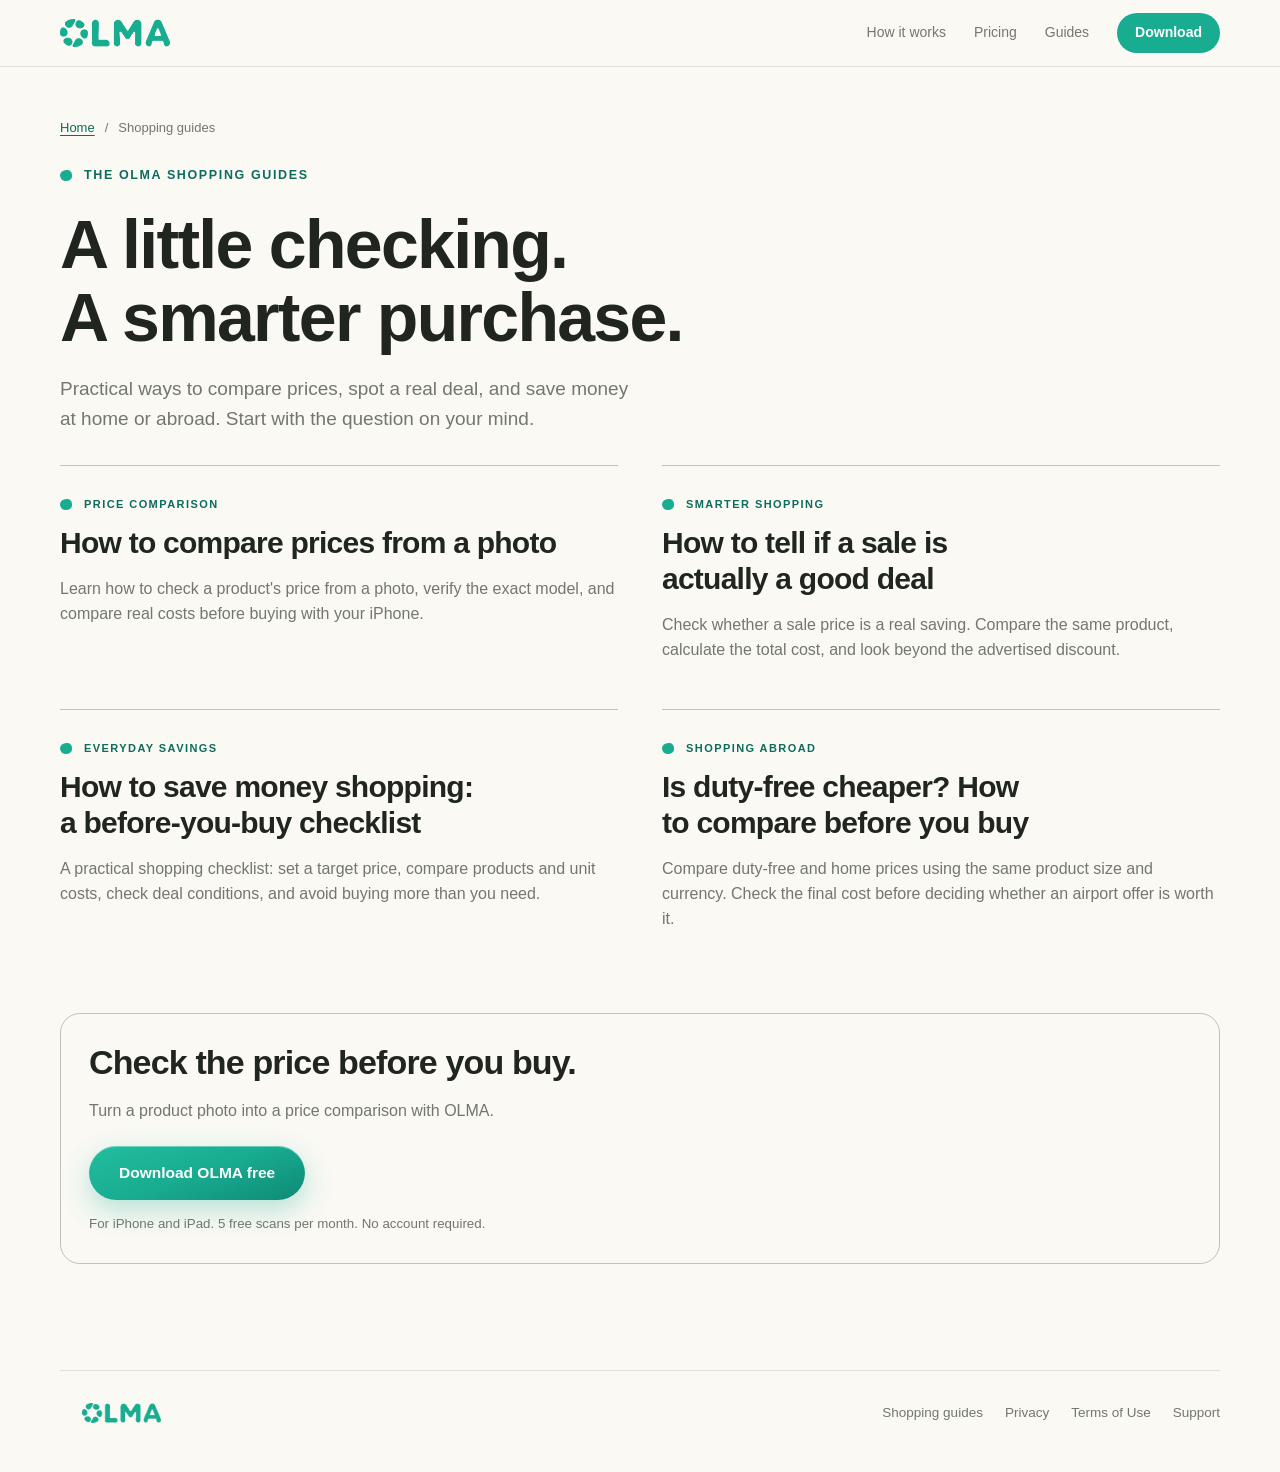
==== blog/index.html @ 283edc47 "Revamp OLMA website with app previews, shopping guides, and SEO tracking" ====
<!DOCTYPE html>
<html lang="en">
<head>
  <meta charset="UTF-8" />
  <meta name="viewport" content="width=device-width, initial-scale=1" />
  <title>Price Comparison &amp; Money-Saving Shopping Guides | OLMA</title>
  <meta name="description" content="Compare prices, spot real deals, and save money shopping. Practical OLMA guides for photo price checks, sale shopping, and duty-free comparisons." />
  <link rel="canonical" href="https://olmaapp.com/blog/" />
  <meta name="robots" content="index, follow, max-image-preview:large" />
  <meta name="apple-itunes-app" content="app-id=6790042890" />
  <meta property="og:site_name" content="OLMA" />
  <meta property="og:type" content="website" />
  <meta property="og:locale" content="en_US" />
  <meta property="og:title" content="Price Comparison &amp; Money-Saving Shopping Guides | OLMA" />
  <meta property="og:description" content="Compare prices, spot real deals, and save money shopping. Practical OLMA guides for photo price checks, sale shopping, and duty-free comparisons." />
  <meta property="og:url" content="https://olmaapp.com/blog/" />
  <meta property="og:image" content="https://olmaapp.com/assets/olma-logo.png" />
  <meta property="og:image:width" content="846" />
  <meta property="og:image:height" content="846" />
  <meta property="og:image:alt" content="OLMA's teal pebble logo" />
  <meta name="twitter:card" content="summary" />
  <meta name="twitter:title" content="Price Comparison &amp; Money-Saving Shopping Guides | OLMA" />
  <meta name="twitter:description" content="Compare prices, spot real deals, and save money shopping. Practical OLMA guides for photo price checks, sale shopping, and duty-free comparisons." />
  <meta name="twitter:image" content="https://olmaapp.com/assets/olma-logo.png" />
  <meta name="color-scheme" content="light" />
  <link rel="icon" href="/assets/olma-logo.png" />
  <link rel="stylesheet" href="/css/style.css" />
  <link rel="stylesheet" href="/css/guides.css" />
  <script type="application/ld+json">{"@context": "https://schema.org", "@type": "Blog", "@id": "https://olmaapp.com/blog/#blog", "name": "OLMA Shopping Guides", "url": "https://olmaapp.com/blog/", "description": "Practical guides to comparing prices and saving money while shopping.", "blogPost": [{"@type": "BlogPosting", "headline": "How to compare prices from a photo", "url": "https://olmaapp.com/blog/compare-prices-from-a-photo/"}, {"@type": "BlogPosting", "headline": "How to tell if a sale is actually a good deal", "url": "https://olmaapp.com/blog/how-to-tell-if-a-sale-is-a-good-deal/"}, {"@type": "BlogPosting", "headline": "How to save money shopping: a before-you-buy checklist", "url": "https://olmaapp.com/blog/save-money-shopping/"}, {"@type": "BlogPosting", "headline": "Is duty-free cheaper? How to compare before you buy", "url": "https://olmaapp.com/blog/is-duty-free-cheaper/"}]}</script>
  <!-- Google tag (gtag.js) -->
  <script>
    // Keep local development and preview hosts out of production Analytics.
    window['ga-disable-G-GTPLYG54S1'] = !['olmaapp.com', 'www.olmaapp.com'].includes(window.location.hostname);
  </script>
  <script async src="https://www.googletagmanager.com/gtag/js?id=G-GTPLYG54S1"></script>
  <script>
    window.dataLayer = window.dataLayer || [];
    function gtag(){dataLayer.push(arguments);}
    gtag('js', new Date());

    gtag('config', 'G-GTPLYG54S1');
  </script>
  <!-- Meta Pixel Code -->
  <script>!function(f,b,e,v,n,t,s){if(f.fbq)return;n=f.fbq=function(){n.callMethod?n.callMethod.apply(n,arguments):n.queue.push(arguments)};if(!f._fbq)f._fbq=n;n.push=n;n.loaded=!0;n.version='2.0';n.queue=[];t=b.createElement(e);t.async=!0;t.src=v;s=b.getElementsByTagName(e)[0];s.parentNode.insertBefore(t,s)}(window,document,'script','https://connect.facebook.net/en_US/fbevents.js'); fbq('init', '1390187582989149'); fbq('track', 'PageView');</script>

  <script src="/js/analytics.js" defer></script>
  <script src="/js/main.js" defer></script>
</head>
<body>
  <a class="skip-link" href="#main">Skip to content</a>
  <nav class="nav" aria-label="Main navigation"><div class="nav-inner">
    <a class="brand" href="/" aria-label="OLMA home"><img src="/assets/olma-logo-full.png" width="3338" height="846" alt="OLMA" class="main-logo-img" /></a>
    <div class="nav-links"><a href="/#how">How it works</a><a href="/#pricing">Pricing</a><a class="nav-guides" href="/blog/">Guides</a><a class="nav-cta" data-cta="navigation" href="https://apps.apple.com/us/app/olma-scan-compare/id6790042890">Download</a></div>
  </div></nav>
  <main id="main" class="guides-main"><div class="wrap">
      <nav class="breadcrumbs" aria-label="Breadcrumb"><a href="/">Home</a><span aria-hidden="true">/</span><span aria-current="page">Shopping guides</span></nav>
      <header><span class="kicker">The OLMA shopping guides</span><h1>A little checking.<br />A smarter purchase.</h1><p class="lede">Practical ways to compare prices, spot a real deal, and save money at home or abroad. Start with the question on your mind.</p></header>
      <div class="guide-grid"><article class="guide-card">
      <span class="kicker">Price comparison</span>
      <h2><a href="/blog/compare-prices-from-a-photo/">How to compare prices from a photo</a></h2>
      <p>Learn how to check a product&#x27;s price from a photo, verify the exact model, and compare real costs before buying with your iPhone.</p>
    </article><article class="guide-card">
      <span class="kicker">Smarter shopping</span>
      <h2><a href="/blog/how-to-tell-if-a-sale-is-a-good-deal/">How to tell if a sale is actually a good deal</a></h2>
      <p>Check whether a sale price is a real saving. Compare the same product, calculate the total cost, and look beyond the advertised discount.</p>
    </article><article class="guide-card">
      <span class="kicker">Everyday savings</span>
      <h2><a href="/blog/save-money-shopping/">How to save money shopping: a before-you-buy checklist</a></h2>
      <p>A practical shopping checklist: set a target price, compare products and unit costs, check deal conditions, and avoid buying more than you need.</p>
    </article><article class="guide-card">
      <span class="kicker">Shopping abroad</span>
      <h2><a href="/blog/is-duty-free-cheaper/">Is duty-free cheaper? How to compare before you buy</a></h2>
      <p>Compare duty-free and home prices using the same product size and currency. Check the final cost before deciding whether an airport offer is worth it.</p>
    </article></div><aside class="article-cta" aria-label="Try OLMA">
      <h2>Check the price before you buy.</h2>
      <p>Turn a product photo into a price comparison with OLMA.</p>
      <a class="btn btn-primary" data-cta="guides_index" href="https://apps.apple.com/us/app/olma-scan-compare/id6790042890">Download OLMA free</a>
      <small>For iPhone and iPad. 5 free scans per month. No account required.</small>
    </aside>
      </div></main>
  <footer><div class="wrap footer-inner"><a href="/" aria-label="OLMA home"><img src="/assets/olma-logo-full.png" alt="OLMA" width="3338" height="846" class="footer-logo-img" /></a><span><a href="/blog/">Shopping guides</a><a href="/privacy.html">Privacy</a><a href="/terms.html">Terms of Use</a><a href="mailto:evan@olmaapp.com">Support</a></span></div></footer>
</body>
</html>
---- css/style.css ----
/* ================================================================
   OLMA — marketing site (light, natural & bubbly)
   Built around the OLMA mark: six organic teal pebbles in a ring.
   Warm paper background, ambient color fields with grain, pebble
   shapes as decoration, hairline editorial layout — no cards.
   OLMA comes from 얼마 — Korean for "how much?" — so hangul shows
   up as a quiet motif throughout.
   ================================================================ */

:root {
  --accent: #18ac91;
  --accent-deep: #0f8a74;
  --accent-ink: #0d6c5c;
  --accent-soft: rgba(24, 172, 145, 0.12);

  --incredible: #8033e6;
  --good: #21894f;
  --fair: #b8851f;
  --high: #bf3d30;
  --ripoff: #661a1a;

  --bg: #faf9f4;
  --ink: #20261f;
  --ink-2: rgba(32, 38, 31, 0.62);
  --ink-3: rgba(32, 38, 31, 0.38);
  --hairline: rgba(32, 38, 31, 0.12);
  --hairline-strong: rgba(32, 38, 31, 0.26);

  --r-s: 12px;
  --r-m: 20px;
  --r-l: 28px;

  --ease: cubic-bezier(0.22, 1, 0.36, 1);
  --spring: cubic-bezier(0.34, 1.45, 0.64, 1);

  --font: -apple-system, BlinkMacSystemFont, "SF Pro Display", "Segoe UI",
    Roboto, "Helvetica Neue", Arial, sans-serif;
  --font-kr: "Apple SD Gothic Neo", "Noto Sans KR", var(--font);

  /* organic pebble radius, borrowed from the logo blobs */
  --pebble: 58% 42% 55% 45% / 52% 48% 44% 56%;
}

* { margin: 0; padding: 0; box-sizing: border-box; }

html { scroll-behavior: smooth; }

body {
  font-family: var(--font);
  background: var(--bg);
  color: var(--ink);
  line-height: 1.55;
  -webkit-font-smoothing: antialiased;
  overflow-x: hidden;
}

::selection { background: rgba(24, 172, 145, 0.22); }

.kr { font-family: var(--font-kr); }

/* ---------------- Ambient background ---------------- */

.pattern-bg {
  position: fixed;
  inset: 0;
  z-index: -3;
  pointer-events: none;
  background-image: url('../assets/Pattern.png');
  background-repeat: repeat;
  background-size: 320px;
  opacity: 0.05;
}

.ambient {
  position: fixed;
  inset: 0;
  z-index: -2;
  overflow: hidden;
  pointer-events: none;
}

.ambient .blob {
  position: absolute;
  border-radius: 50%;
  filter: blur(100px);
  will-change: transform;
}

.ambient .blob-a {
  width: 66vw; height: 66vw;
  min-width: 560px; min-height: 560px;
  left: -22vw; top: -20vw;
  background: var(--accent);
  opacity: 0.13;
  animation: drift-a 28s ease-in-out infinite alternate;
}

.ambient .blob-b {
  width: 52vw; height: 52vw;
  min-width: 440px; min-height: 440px;
  right: -16vw; top: 38vh;
  background: #736b4d;
  opacity: 0.10;
  animation: drift-b 34s ease-in-out infinite alternate;
}

.ambient .blob-c {
  width: 44vw; height: 44vw;
  min-width: 380px; min-height: 380px;
  left: 16vw; bottom: -26vw;
  background: var(--accent);
  opacity: 0.09;
  animation: drift-a 40s ease-in-out infinite alternate-reverse;
}

@keyframes drift-a {
  from { transform: translate3d(0, 0, 0) scale(1); }
  to   { transform: translate3d(6vw, 4vh, 0) scale(1.08); }
}

@keyframes drift-b {
  from { transform: translate3d(0, 0, 0) scale(1); }
  to   { transform: translate3d(-5vw, -6vh, 0) scale(0.94); }
}

.grain {
  position: fixed;
  inset: 0;
  z-index: -1;
  pointer-events: none;
  opacity: 0.5;
  mix-blend-mode: overlay;
}

/* ---------------- Floating pebbles (decorative) ---------------- */

.pebble {
  position: absolute;
  border-radius: var(--pebble);
  background: var(--accent);
  pointer-events: none;
  animation:
    pebble-morph 14s ease-in-out infinite alternate,
    pebble-bob 9s ease-in-out infinite alternate;
}

.pebble.olive { background: #8a8160; }

@keyframes pebble-morph {
  0%   { border-radius: 58% 42% 55% 45% / 52% 48% 44% 56%; }
  50%  { border-radius: 45% 55% 48% 52% / 55% 44% 56% 45%; }
  100% { border-radius: 52% 48% 42% 58% / 46% 55% 45% 54%; }
}

@keyframes pebble-bob {
  from { transform: translateY(-6px) rotate(-2deg); }
  to   { transform: translateY(10px) rotate(3deg); }
}

/* ---------------- Layout ---------------- */

.wrap {
  width: min(1160px, calc(100% - 48px));
  margin-inline: auto;
}

section { padding: 48px 0; }

.kicker {
  display: flex;
  align-items: center;
  gap: 12px;
  font-size: 12.5px;
  font-weight: 650;
  letter-spacing: 0.13em;
  text-transform: uppercase;
  color: var(--accent-ink);
  margin-bottom: 22px;
}

/* little pebble dot before each kicker */
.kicker::before {
  content: "";
  width: 12px;
  height: 11px;
  border-radius: var(--pebble);
  background: var(--accent);
  flex-shrink: 0;
}

.kicker .kr {
  color: var(--ink-3);
  font-weight: 500;
  letter-spacing: 0.04em;
  text-transform: none;
}

h1, h2, h3 { line-height: 1.08; letter-spacing: -0.025em; text-wrap: balance; font-weight: 650; }

h2 { font-size: clamp(34px, 4.8vw, 54px); }

.lede {
  font-size: clamp(16px, 2vw, 19px);
  color: var(--ink-2);
  max-width: 54ch;
  margin-top: 20px;
  text-wrap: pretty;
}

/* ---------------- Nav ---------------- */

.nav {
  position: fixed;
  top: 0;
  left: 0;
  right: 0;
  z-index: 50;
  -webkit-backdrop-filter: blur(18px) saturate(1.4);
  backdrop-filter: blur(18px) saturate(1.4);
  background: rgba(250, 249, 244, 0.65);
  border-bottom: 1px solid var(--hairline);
}

.nav-inner {
  width: min(1160px, calc(100% - 48px));
  margin-inline: auto;
  display: flex;
  align-items: center;
  justify-content: space-between;
  height: 66px;
}

.nav .brand {
  display: flex;
  align-items: center;
  gap: 5px;
  color: var(--ink);
  text-decoration: none;
}

/* Wordmark lockup: pebble-ring image is the "O", LMA set in heavy
   rounded type to match the logo letterforms */
.main-logo-img {
  height: 28px;
  width: auto;
  display: block;
}

.footer-logo-img, .footer-logo-video {
  height: 20px;
  width: auto;
  display: block;
}

.nav-links { display: flex; gap: 28px; align-items: center; }

.nav-links a {
  color: var(--ink-2);
  text-decoration: none;
  font-size: 14px;
  font-weight: 500;
  transition: color 0.2s ease;
}
.nav-links a:hover { color: var(--ink); }

.nav-links .nav-cta {
  color: #fff;
  background: var(--accent);
  font-weight: 600;
  padding: 9px 18px;
  border-radius: 999px;
  transition: transform 0.3s var(--spring), background 0.2s ease;
}
.nav-links .nav-cta:hover { background: var(--accent-deep); transform: scale(1.05); color: #fff; }

@media (max-width: 720px) {
  .nav-links a:not(.nav-cta) { display: none; }
}

/* ---------------- Buttons ---------------- */

.btn {
  display: inline-flex;
  align-items: center;
  gap: 9px;
  font-family: inherit;
  font-size: 15.5px;
  font-weight: 600;
  padding: 15px 30px;
  border-radius: 999px;
  border: 0;
  cursor: pointer;
  text-decoration: none;
  transition: transform 0.35s var(--spring), box-shadow 0.35s ease, background 0.25s ease, border-color 0.25s ease;
  will-change: transform;
}

.btn:active { transform: scale(0.96); }

.btn-primary {
  color: #fff;
  background: linear-gradient(160deg, #22bd9f, var(--accent) 50%, var(--accent-deep));
  box-shadow: 0 10px 28px rgba(24, 172, 145, 0.30), inset 0 1px 0 rgba(255, 255, 255, 0.35);
}
.btn-primary:hover {
  transform: translateY(-2px) scale(1.02);
  box-shadow: 0 16px 38px rgba(24, 172, 145, 0.38), inset 0 1px 0 rgba(255, 255, 255, 0.35);
}

.btn-quiet {
  color: var(--ink);
  background: transparent;
  border: 1px solid var(--hairline-strong);
}
.btn-quiet:hover {
  transform: translateY(-2px);
  border-color: rgba(32, 38, 31, 0.5);
}

/* ---------------- Hero ---------------- */

.hero {
  min-height: min(100svh, 900px);
  display: flex;
  align-items: center;
  padding: 100px 0 40px;
  position: relative;
}

.hero-grid {
  display: grid;
  grid-template-columns: 1.05fr 0.95fr;
  gap: 64px;
  align-items: center;
}

.hero-copy { position: relative; }

.hero h1 {
  font-size: clamp(42px, 6.2vw, 72px);
}

.hero h1 .accent-word {
  color: var(--accent-deep);
}

.hero .hero-kr {
  font-family: var(--font-kr);
  font-size: clamp(56px, 7.5vw, 96px);
  font-weight: 800;
  line-height: 1;
  letter-spacing: -0.02em;
  color: var(--accent-deep);
}

.hero .romanized {
  font-size: 13px;
  font-weight: 600;
  letter-spacing: 0.2em;
  text-transform: uppercase;
  color: var(--ink-3);
  margin-top: 12px;
}

.hero .meaning {
  font-size: clamp(17px, 2.2vw, 20px);
  color: var(--ink-2);
  margin-top: 16px;
}

.hero .lede {
  font-size: clamp(15px, 1.7vw, 17px);
  color: var(--ink-3);
  margin-top: 12px;
}

.hero-ctas {
  display: flex;
  gap: 14px;
  margin-top: 38px;
  flex-wrap: wrap;
}

.hero-note {
  margin-top: 22px;
  font-size: 13.5px;
  color: var(--ink-3);
}

.hero-note .kr { color: var(--ink-2); }

/* pebbles floating around the hero */
.hero .pebble-1 {
  width: 46px; height: 42px;
  top: 4%; right: 12%;
  opacity: 0.16;
  animation-delay: -3s;
}
.hero .pebble-2 {
  width: 26px; height: 24px;
  bottom: 14%; left: -4%;
  opacity: 0.14;
  animation-delay: -7s;
}
.hero .pebble-3 {
  width: 18px; height: 17px;
  top: 30%; left: 44%;
  opacity: 0.12;
  animation-delay: -11s;
}

/* 얼마? speech pebble near the phone */
.eolma-bubble {
  z-index: 2;
  background: #fff;
  border: 1px solid var(--hairline);
  border-radius: var(--pebble);
  padding: 14px 22px;
  font-family: var(--font-kr);
  font-size: 21px;
  font-weight: 700;
  color: var(--accent-deep);
  box-shadow: 0 14px 34px rgba(32, 38, 31, 0.10);
  animation: pebble-morph 12s ease-in-out infinite alternate,
             pebble-bob 7s ease-in-out infinite alternate;
}

.phone-stage .eolma-bubble {
  position: absolute;
  top: 6%;
  right: -6px;
}

.eolma-bubble small {
  display: block;
  font-family: var(--font);
  font-size: 10.5px;
  font-weight: 600;
  letter-spacing: 0.1em;
  text-transform: uppercase;
  color: var(--ink-3);
  margin-top: 1px;
}

@media (max-width: 900px) {
  .hero-grid { grid-template-columns: 1fr; gap: 56px; }
  .hero { padding-top: 100px; }
  .phone-stage .eolma-bubble { right: 8%; }
}

/* ---------------- Phone mockup ---------------- */

.phone-stage {
  display: flex;
  justify-content: center;
  perspective: 1200px;
  position: relative;
}

.phone {
  width: 300px;
  border-radius: 46px;
  padding: 10px;
  background: linear-gradient(160deg, #30302c, #191917);
  box-shadow:
    0 44px 90px rgba(32, 38, 31, 0.30),
    inset 0 1px 1px rgba(255, 255, 255, 0.20);
  transform: rotateY(-7deg) rotateX(3deg);
  transition: transform 0.6s var(--ease);
  will-change: transform;
}

.phone:hover { transform: rotateY(0deg) rotateX(0deg); }

.phone-screen {
  border-radius: 37px;
  overflow: hidden;
  background: #eef0ea;
  aspect-ratio: 9 / 19.2;
  position: relative;
}

.screen-ambient { position: absolute; inset: 0; }
.screen-ambient::before,
.screen-ambient::after {
  content: "";
  position: absolute;
  border-radius: 50%;
  filter: blur(44px);
}
.screen-ambient::before {
  width: 230px; height: 230px;
  left: -70px; top: -50px;
  background: rgba(24, 172, 145, 0.30);
}
.screen-ambient::after {
  width: 200px; height: 200px;
  right: -60px; bottom: 40px;
  background: rgba(115, 107, 77, 0.22);
}

.screen-ui {
  position: absolute;
  inset: 0;
  padding: 48px 16px 20px;
  display: flex;
  flex-direction: column;
  gap: 12px;
}

.screen-title {
  font-size: 11.5px;
  font-weight: 600;
  letter-spacing: 0.14em;
  text-transform: uppercase;
  color: var(--ink-3);
  text-align: center;
}

.viewfinder {
  border-radius: var(--r-m);
  height: 200px;
  position: relative;
  overflow: hidden;
  background: linear-gradient(180deg, rgba(32,38,31,0.10), rgba(32,38,31,0.16));
}

.viewfinder .product-shape {
  position: absolute;
  left: 50%; top: 52%;
  transform: translate(-50%, -50%);
  width: 92px; height: 118px;
  border-radius: 12px;
  background: linear-gradient(165deg, rgba(255,255,255,0.9), rgba(255,255,255,0.6));
  box-shadow: 0 10px 24px rgba(32,38,31,0.18);
}
.viewfinder .product-shape::before {
  content: "";
  position: absolute;
  left: 14px; right: 14px; top: 16px;
  height: 34px;
  border-radius: 6px;
  background: rgba(24, 172, 145, 0.25);
}
.viewfinder .product-shape::after {
  content: "";
  position: absolute;
  left: 14px; right: 30px; bottom: 20px;
  height: 8px;
  border-radius: 4px;
  background: rgba(32,38,31,0.18);
  box-shadow: 0 14px 0 -2px rgba(32,38,31,0.12);
}

.scan-line {
  position: absolute;
  left: 8%; right: 8%;
  height: 2px;
  border-radius: 2px;
  background: linear-gradient(90deg, transparent, var(--accent) 30%, var(--accent) 70%, transparent);
  box-shadow: 0 0 16px rgba(24, 172, 145, 0.8);
  animation: scan 3.4s ease-in-out infinite;
}

@keyframes scan {
  0%, 8%   { top: 12%; opacity: 0; }
  12%      { opacity: 1; }
  48%      { top: 86%; opacity: 1; }
  52%      { opacity: 0; }
  100%     { top: 12%; opacity: 0; }
}

.corner {
  position: absolute;
  width: 22px; height: 22px;
  border: 2.5px solid rgba(255, 255, 255, 0.9);
}
.corner.tl { top: 12px; left: 12px; border-right: 0; border-bottom: 0; border-top-left-radius: 8px; }
.corner.tr { top: 12px; right: 12px; border-left: 0; border-bottom: 0; border-top-right-radius: 8px; }
.corner.bl { bottom: 12px; left: 12px; border-right: 0; border-top: 0; border-bottom-left-radius: 8px; }
.corner.br { bottom: 12px; right: 12px; border-left: 0; border-top: 0; border-bottom-right-radius: 8px; }

.verdict-card {
  border-radius: var(--r-m);
  padding: 14px 16px;
  background: rgba(255, 255, 255, 0.72);
  -webkit-backdrop-filter: blur(20px);
  backdrop-filter: blur(20px);
  border: 1px solid rgba(255,255,255,0.6);
  box-shadow: 0 10px 26px rgba(32,38,31,0.10);
}

.verdict-head {
  display: flex;
  justify-content: space-between;
  align-items: center;
  gap: 8px;
}

.verdict-product {
  font-size: 13.5px;
  font-weight: 600;
  color: var(--ink);
  transition: opacity 0.3s ease;
  white-space: nowrap;
  overflow: hidden;
  text-overflow: ellipsis;
  min-width: 0;
}

.verdict-pill {
  flex-shrink: 0;
  font-size: 10.5px;
  font-weight: 700;
  letter-spacing: 0.06em;
  text-transform: uppercase;
  padding: 4px 10px;
  border-radius: 999px;
  color: #fff;
  transition: background 0.5s ease, transform 0.4s cubic-bezier(0.34, 1.5, 0.64, 1);
}

.verdict-pill.pop { transform: scale(1.12); }
.verdict-pill.incredible { background: var(--incredible); }
.verdict-pill.good { background: var(--good); }
.verdict-pill.fair { background: var(--fair); }
.verdict-pill.high { background: var(--high); }
.verdict-pill.ripoff { background: var(--ripoff); }

.verdict-prices { display: flex; gap: 16px; margin-top: 10px; }
.verdict-prices .col { flex: 1; }

.verdict-prices .label {
  font-size: 9.5px;
  font-weight: 600;
  letter-spacing: 0.1em;
  text-transform: uppercase;
  color: var(--ink-3);
}

.verdict-prices .value {
  font-size: 17px;
  font-weight: 700;
  font-variant-numeric: tabular-nums;
  color: var(--ink);
}

.verdict-bar {
  margin-top: 12px;
  height: 5px;
  border-radius: 3px;
  background: rgba(32,38,31,0.12);
  overflow: hidden;
}

.verdict-bar .fill {
  height: 100%;
  border-radius: 3px;
  width: 30%;
  background: var(--good);
  transition: width 0.9s var(--ease), background 0.5s ease;
}

.shutter {
  margin-top: auto;
  align-self: center;
  width: 58px; height: 58px;
  border-radius: 50%;
  background: rgba(255,255,255,0.92);
  border: 4px solid rgba(24, 172, 145, 0.85);
  box-shadow: 0 8px 22px rgba(24, 172, 145, 0.32);
  animation: shutter-pulse 3.4s ease-in-out infinite;
}

@keyframes shutter-pulse {
  0%, 100% { transform: scale(1); }
  50% { transform: scale(1.06); }
}

/* ---------------- How it works: numbered ledger rows ---------------- */

.ledger { margin-top: 48px; }

.ledger-row {
  display: grid;
  grid-template-columns: 150px 1fr 1.2fr;
  gap: 32px;
  align-items: baseline;
  padding: 36px 0;
  border-top: 1px solid var(--hairline);
  position: relative;
}

.ledger-row:last-child { border-bottom: 1px solid var(--hairline); }

.ledger-row::before {
  content: "";
  position: absolute;
  top: -1px; left: 0;
  height: 1px;
  width: 0%;
  background: var(--accent);
  transition: width 0.7s var(--ease);
}
.ledger-row:hover::before { width: 100%; }

/* Korean counting numerals — 하나, 둘, 셋 */
.ledger-num {
  font-family: var(--font-kr);
  font-size: clamp(38px, 4.6vw, 56px);
  font-weight: 300;
  line-height: 1;
  letter-spacing: -0.02em;
  color: var(--ink-3);
  transition: color 0.5s ease;
}

.ledger-num small {
  display: block;
  font-family: var(--font);
  font-size: 11.5px;
  font-weight: 600;
  letter-spacing: 0.16em;
  color: var(--ink-3);
  margin-top: 10px;
}

.ledger-row:hover .ledger-num { color: var(--accent-deep); }

.ledger-row h3 {
  font-size: clamp(22px, 2.6vw, 28px);
  font-weight: 650;
}

.ledger-row p {
  font-size: 16px;
  color: var(--ink-2);
  max-width: 46ch;
}

@media (max-width: 820px) {
  .ledger-row {
    grid-template-columns: 1fr;
    gap: 12px;
    padding: 36px 0;
  }
  .ledger-num { font-size: 34px; }
  .ledger-num small { display: inline; margin-left: 10px; }
}

/* ---------------- Verdict spectrum ---------------- */

.spectrum { margin-top: 64px; }

.spectrum-track {
  position: relative;
  height: 3px;
  border-radius: 2px;
  background: linear-gradient(90deg, var(--incredible), var(--good) 25%, var(--fair) 50%, var(--high) 75%, var(--ripoff));
  opacity: 0.85;
  margin: 0 8px;
}

.spectrum-dot {
  position: absolute;
  top: 50%;
  left: 12%;
  width: 17px; height: 16px;
  border-radius: var(--pebble);
  background: var(--ink);
  border: 3px solid var(--bg);
  box-shadow: 0 0 0 1px rgba(32,38,31,0.3), 0 4px 12px rgba(32,38,31,0.25);
  transform: translate(-50%, -50%);
  animation: dot-travel 12s ease-in-out infinite,
             pebble-morph 8s ease-in-out infinite alternate;
}

@keyframes dot-travel {
  0%, 14%  { left: 12%; }
  33%, 47% { left: 50%; }
  66%, 80% { left: 88%; }
  100%     { left: 12%; }
}

.spectrum-labels {
  display: grid;
  grid-template-columns: repeat(5, 1fr);
  margin-top: 28px;
  gap: 16px;
}

.spectrum-label:first-child { text-align: left; }
.spectrum-label:nth-child(2), .spectrum-label:nth-child(3), .spectrum-label:nth-child(4) { text-align: center; }
.spectrum-label:last-child { text-align: right; }

.spectrum-label .name {
  font-size: 15px;
  font-weight: 700;
  letter-spacing: 0.04em;
  text-transform: uppercase;
}
.spectrum-label.incredible .name { color: var(--incredible); }
.spectrum-label.good .name { color: var(--good); }
.spectrum-label.fair .name { color: var(--fair); }
.spectrum-label.high .name { color: var(--high); }
.spectrum-label.ripoff .name { color: var(--ripoff); }

.spectrum-label p {
  font-size: 14.5px;
  color: var(--ink-2);
  margin-top: 6px;
  max-width: 30ch;
}
.spectrum-label:nth-child(2) p, .spectrum-label:nth-child(3) p, .spectrum-label:nth-child(4) p { margin-inline: auto; }
.spectrum-label:last-child p { margin-left: auto; }

@media (max-width: 900px) {
  .spectrum-labels { grid-template-columns: 1fr; gap: 20px; }
  .spectrum-label, .spectrum-label:nth-child(n) { text-align: left; }
  .spectrum-label p, .spectrum-label:nth-child(n) p { margin: 6px 0 0; max-width: 100%; }
}

/* ---------------- Features: alternating editorial rows ---------------- */

.feature-rows { margin-top: 24px; }

.feature-row {
  display: grid;
  grid-template-columns: 1fr 1fr;
  gap: 56px;
  align-items: center;
  padding: 52px 0;
}

.feature-row + .feature-row { border-top: 1px solid var(--hairline); }

.feature-row.flip .feature-copy { order: 2; }
.feature-row.flip .feature-visual { order: 1; }

.feature-copy .index {
  font-size: 13px;
  font-weight: 600;
  letter-spacing: 0.14em;
  color: var(--accent-ink);
  margin-bottom: 14px;
  display: block;
}

.feature-copy h3 {
  font-size: clamp(24px, 3vw, 34px);
  margin-bottom: 14px;
  font-weight: 650;
}

.feature-copy p {
  font-size: 16.5px;
  color: var(--ink-2);
  max-width: 46ch;
}

.feature-visual {
  display: flex;
  justify-content: center;
  align-items: center;
  min-height: 200px;
  position: relative;
}

.bubble-feat {
  position: absolute;
  font-family: var(--font);
  font-size: 19px;
}
.bubble-feat-1 { top: -10%; left: 0; animation-delay: -3s, -2s; }
.bubble-feat-2 { bottom: -10%; right: 0; animation-delay: -7s, -5s; }
.bubble-feat-3 { top: 0; right: 0; animation-delay: -1s, -4s; }
.bubble-feat-4 { top: -20%; right: 10%; animation-delay: -5s, -1s; }

.feature-visual svg {
  width: 100%;
  max-width: 380px;
  height: auto;
  overflow: visible;
}

.fv-stroke { stroke: var(--ink-3); }
.fv-accent { stroke: var(--accent-deep); }
.fv-text { fill: var(--ink-2); font-family: var(--font); }

.draw path.animate-draw,
.draw circle.animate-draw,
.draw line.animate-draw,
.draw polyline.animate-draw {
  stroke-dasharray: var(--len, 600);
  stroke-dashoffset: var(--len, 600);
  transition: stroke-dashoffset 1.6s var(--ease) 0.2s;
}
.draw.in path.animate-draw,
.draw.in circle.animate-draw,
.draw.in line.animate-draw,
.draw.in polyline.animate-draw {
  stroke-dashoffset: 0;
}

@media (max-width: 820px) {
  .feature-row { grid-template-columns: 1fr; gap: 36px; padding: 56px 0; }
  .feature-row.flip .feature-copy { order: 1; }
  .feature-row.flip .feature-visual { order: 2; }
}

/* ---------------- Pricing: ledger table ---------------- */

.plans { margin-top: 48px; }

.plans-head {
  display: grid;
  grid-template-columns: 1.4fr 1fr 1fr;
  gap: 24px;
  padding-bottom: 20px;
  align-items: end;
}

.plans-head .plan-name {
  font-size: 14px;
  font-weight: 650;
  letter-spacing: 0.12em;
  text-transform: uppercase;
  color: var(--ink-3);
}

.plans-head .plan-name.pro { color: var(--accent-deep); }

.plans-head .plan-price {
  font-size: clamp(30px, 3.6vw, 44px);
  font-weight: 650;
  letter-spacing: -0.02em;
  line-height: 1.1;
  font-variant-numeric: tabular-nums;
  margin-top: 6px;
}

.plans-head .plan-per {
  font-size: 13px;
  color: var(--ink-3);
}

.plan-row {
  display: grid;
  grid-template-columns: 1.4fr 1fr 1fr;
  gap: 24px;
  padding: 18px 0;
  border-top: 1px solid var(--hairline);
  align-items: center;
  font-size: 15.5px;
}

.plan-row .what { color: var(--ink-2); }

.plan-row .mark { color: var(--ink); font-weight: 500; }
.plan-row .mark.dim { color: var(--ink-3); font-weight: 400; }
.plan-row .mark.yes { color: var(--accent-deep); font-weight: 600; }

.plans-cta {
  display: grid;
  grid-template-columns: 1.4fr 1fr 1fr;
  gap: 24px;
  padding-top: 32px;
  border-top: 1px solid var(--hairline);
  align-items: center;
}

.plans-cta .btn { justify-content: center; }

@media (max-width: 720px) {
  .plans-head, .plan-row { grid-template-columns: 1.2fr 1fr 1fr; gap: 12px; }
  .plan-row { font-size: 13.5px; }
  .plans-cta { grid-template-columns: 1fr; gap: 12px; }
  .plans-cta > span { display: none; }
}

/* ---------------- Final CTA ---------------- */

.final-cta {
  text-align: center;
  padding: 88px 0 104px;
  position: relative;
}

.final-cta .kicker { justify-content: center; }

.final-cta h2 { font-size: clamp(38px, 5.6vw, 66px); }

.final-cta .lede { margin-inline: auto; }

.final-cta .btn { margin-top: 42px; }

.final-cta .pebble-l {
  width: 38px; height: 35px;
  left: 12%; top: 30%;
  opacity: 0.15;
}
.final-cta .pebble-r {
  width: 24px; height: 22px;
  right: 14%; bottom: 26%;
  opacity: 0.13;
  animation-delay: -5s;
}

/* ---------------- Footer ---------------- */

footer { padding: 0 0 48px; }

.footer-inner {
  display: flex;
  justify-content: space-between;
  align-items: center;
  gap: 20px;
  flex-wrap: wrap;
  border-top: 1px solid var(--hairline);
  padding-top: 32px;
  font-size: 13.5px;
  color: var(--ink-3);
}

.footer-brand {
  display: flex;
  align-items: center;
  gap: 10px;
}

.footer-brand img { width: 22px; height: 22px; opacity: 0.85; }

.footer-inner a {
  color: var(--ink-2);
  text-decoration: none;
  margin-left: 22px;
  transition: color 0.2s ease;
}
.footer-inner a:hover { color: var(--ink); }

/* ---------------- Legal pages ---------------- */

.legal-main {
  max-width: 720px;
  margin-inline: auto;
  padding: 140px 24px 96px;
}

.legal-main h1 {
  font-size: clamp(32px, 4.6vw, 46px);
  margin-bottom: 8px;
}

.legal-main .updated {
  font-size: 14px;
  color: var(--ink-3);
  margin-bottom: 36px;
}

.legal-main h2 {
  font-size: 20px;
  font-weight: 650;
  margin: 36px 0 10px;
  letter-spacing: -0.01em;
}

.legal-main p, .legal-main li {
  font-size: 15.5px;
  color: var(--ink-2);
}

.legal-main ul {
  padding-left: 22px;
  display: grid;
  gap: 8px;
  margin: 10px 0;
}

.legal-main a { color: var(--accent-deep); text-decoration-thickness: 1px; }

/* ---------------- Mobile ---------------- */

@media (max-width: 640px) {
  .wrap { width: calc(100% - 40px); }

  section { padding: 32px 0; }

  .nav-inner { width: calc(100% - 40px); height: 58px; }
  .main-logo-img { height: 24px; }
  .nav-links .nav-cta { padding: 8px 15px; font-size: 13.5px; }

  .hero {
    min-height: auto;
    padding: 104px 0 40px;
  }
  .hero-grid { gap: 40px; }
  .hero .lede { margin-top: 14px; }
  .hero-ctas { flex-direction: column; margin-top: 28px; gap: 10px; }
  .hero-ctas .btn { width: 100%; justify-content: center; padding: 14px 22px; }
  .hero-note { margin-top: 16px; }

  .phone { width: 240px; border-radius: 40px; padding: 8px; }
  .phone-screen { border-radius: 33px; }
  .viewfinder { height: 160px; }
  .screen-ui { padding: 36px 12px 16px; gap: 10px; }
  .shutter { width: 48px; height: 48px; }

  .phone-stage .eolma-bubble {
    top: -12px;
    right: 2%;
  }
  .eolma-bubble {
    font-size: 17px;
    padding: 10px 16px;
  }

  .kicker { margin-bottom: 14px; }
  .lede { margin-top: 14px; }

  .ledger { margin-top: 32px; }
  .ledger-row { padding: 26px 0; gap: 8px; }
  .ledger-num { font-size: 30px; }

  .spectrum { margin-top: 44px; }
  .spectrum-labels { margin-top: 20px; gap: 16px; }

  .feature-rows { margin-top: 8px; }
  .feature-row { padding: 36px 0; gap: 24px; }
  .feature-visual { min-height: 0; }
  .feature-visual svg { max-width: 300px; }

  .plans { margin-top: 32px; }
  .plans-head { gap: 12px; }
  .plan-row { padding: 14px 0; }
  .plans-cta { padding-top: 24px; }
  .plans-cta .btn { width: 100%; }

  .final-cta { padding: 56px 0 72px; }
  .final-cta .btn { margin-top: 30px; }
  .final-cta .pebble-l, .final-cta .pebble-r { display: none; }

  .legal-main { padding: 104px 20px 56px; }

  .footer-inner { padding-top: 24px; font-size: 12.5px; }
  .footer-inner a { margin-left: 14px; }
}

/* ---------------- Scroll reveal ---------------- */

.reveal {
  /* Content remains visible when JavaScript or observers are unavailable. */
  opacity: 1;
  transform: none;
  transition: opacity 0.9s var(--ease), transform 0.9s var(--ease);
  transition-delay: var(--d, 0s);
}

.reveal.in { opacity: 1; transform: none; }

@media (prefers-reduced-motion: reduce) {
  *, *::before, *::after {
    animation-duration: 0.01ms !important;
    animation-iteration-count: 1 !important;
    transition-duration: 0.01ms !important;
  }
  .reveal { opacity: 1; transform: none; }
  .draw path.animate-draw, .draw circle.animate-draw,
  .draw line.animate-draw, .draw polyline.animate-draw { stroke-dashoffset: 0; }
  html { scroll-behavior: auto; }
}

/* ── In-app-browser escape hatch (Instagram, Facebook, TikTok…) ─────────── */
.iab-sheet {
  position: fixed;
  inset: 0;
  z-index: 999;
  display: none;
}
.iab-sheet.in { display: block; }

.iab-scrim {
  position: absolute;
  inset: 0;
  background: rgba(32, 38, 31, 0.44);
  backdrop-filter: blur(2px);
  animation: iab-fade 0.3s var(--ease) both;
}

.iab-card {
  position: absolute;
  left: 0;
  right: 0;
  bottom: 0;
  padding: 28px 24px calc(28px + env(safe-area-inset-bottom));
  background: var(--bg);
  border-radius: var(--r-l) var(--r-l) 0 0;
  box-shadow: 0 -8px 40px rgba(32, 38, 31, 0.18);
  text-align: center;
  animation: iab-rise 0.45s var(--spring) both;
}
.iab-card h3 {
  margin: 0 0 10px;
  font-size: 20px;
  color: var(--ink);
}
.iab-card p {
  margin: 0 0 20px;
  font-size: 15px;
  line-height: 1.5;
  color: var(--ink-2);
}
.iab-card .btn {
  display: block;
  width: 100%;
  margin-top: 10px;
  word-break: break-all;
}

@keyframes iab-fade { from { opacity: 0; } to { opacity: 1; } }
@keyframes iab-rise {
  from { transform: translateY(100%); }
  to   { transform: translateY(0); }
}
---- css/guides.css ----
/* Shared shopping guides, using the site's existing colors and typography. */
.skip-link { position: fixed; top: -100px; left: 20px; z-index: 100; padding: 12px 20px; background: var(--bg); color: var(--ink); }
.skip-link:focus { top: 12px; }
:focus-visible { outline: 3px solid var(--accent-ink); outline-offset: 5px; }
[id] { scroll-margin-top: 90px; }
.hero .brand-origin { margin-top: 20px; font-size: 14px; color: var(--ink-2); }
.hero .hero-note { color: var(--ink-2); }
.guide-grid { display: grid; grid-template-columns: repeat(2, minmax(0, 1fr)); gap: 0 44px; margin-top: 32px; }
.guide-card { padding: 30px 0; border-top: 1px solid var(--hairline-strong); }
.guide-card .kicker { margin-bottom: 12px; font-size: 11px; }
.guide-card :is(h2, h3) { font-size: clamp(23px, 3vw, 30px); line-height: 1.2; }
.guide-card :is(h2, h3) a { color: var(--ink); text-decoration: none; }
.guide-card :is(h2, h3) a:hover { color: var(--accent-ink); text-decoration: underline; }
.guide-card p { margin: 16px 0; color: var(--ink-2); }
.text-link, .article-main a:not(.btn), .breadcrumbs a { color: var(--accent-ink); text-underline-offset: 3px; }
.section-link { display: inline-block; margin-top: 24px; }
.faq-list { max-width: 800px; margin-top: 32px; }
.faq-list details { border-top: 1px solid var(--hairline-strong); padding: 22px 0; }
.faq-list summary { cursor: pointer; font-size: 19px; font-weight: 600; }
.faq-list p { margin-top: 14px; color: var(--ink-2); }
.guides-main { padding: 118px 0 70px; }
.guides-main h1 { font-size: clamp(40px, 6vw, 68px); max-width: 18ch; }
.breadcrumbs { display: flex; flex-wrap: wrap; gap: 10px; font-size: 13px; margin-bottom: 28px; color: var(--ink-2); }
.article-main { width: min(760px, calc(100% - 48px)); margin: auto; padding: 112px 0 70px; }
.article-main h1 { font-size: clamp(36px, 5.5vw, 60px); line-height: 1.08; }
.article-meta { font-size: 13px; color: var(--ink-2); margin: 20px 0 28px; }
.article-summary { padding: 24px; border-left: 3px solid var(--accent); background: var(--accent-soft); font-size: 18px; }
.article-summary p { margin: 8px 0 0; }
.article-toc { margin: 30px 0; padding-bottom: 24px; border-bottom: 1px solid var(--hairline); }
.article-toc ol { padding-left: 22px; margin-top: 10px; }
.article-toc li { margin: 6px 0; }
.article-body h2, .article-cta h2, .related-guides h2 { font-size: clamp(26px, 3.5vw, 34px); line-height: 1.2; margin: 36px 0 16px; }
.article-body h3 { font-size: 23px; margin: 26px 0 14px; }
.article-body p, .article-body li { font-size: 17px; line-height: 1.75; }
.article-body p { margin: 16px 0; }
.article-body ul, .article-body ol { padding-left: 24px; margin: 18px 0; }
.article-body li { margin: 10px 0; }
.table-scroll { overflow-x: auto; margin: 24px 0; }
.article-body table { width: 100%; border-collapse: collapse; font-size: 15px; }
.article-body caption { text-align: left; margin-bottom: 12px; color: var(--ink-2); }
.article-body th, .article-body td { padding: 12px; text-align: left; border-bottom: 1px solid var(--hairline-strong); }
.article-body thead { background: var(--accent-soft); }
.article-cta { padding: 28px; margin: 36px 0; border: 1px solid var(--hairline-strong); border-radius: var(--r-m); }
.article-cta h2 { margin-top: 0; }
.article-cta p { margin: 14px 0 22px; color: var(--ink-2); }
.article-cta small { display: block; margin-top: 14px; color: var(--ink-2); }
.related-guides { padding: 0; }
.related-guides .guide-grid { grid-template-columns: 1fr; gap: 0; }
.related-guides h3 { font-size: 24px; }
@media (max-width: 720px) {
  .nav-links a.nav-guides { display: inline; }
  .nav-links { gap: 16px; }
  .guide-grid { grid-template-columns: 1fr; }
  .article-main { width: calc(100% - 40px); padding-top: 94px; }
  .article-summary, .article-cta { padding: 20px; }
  .article-cta .btn { width: 100%; justify-content: center; text-align: center; }
  .footer-inner { gap: 20px; flex-wrap: wrap; }
}
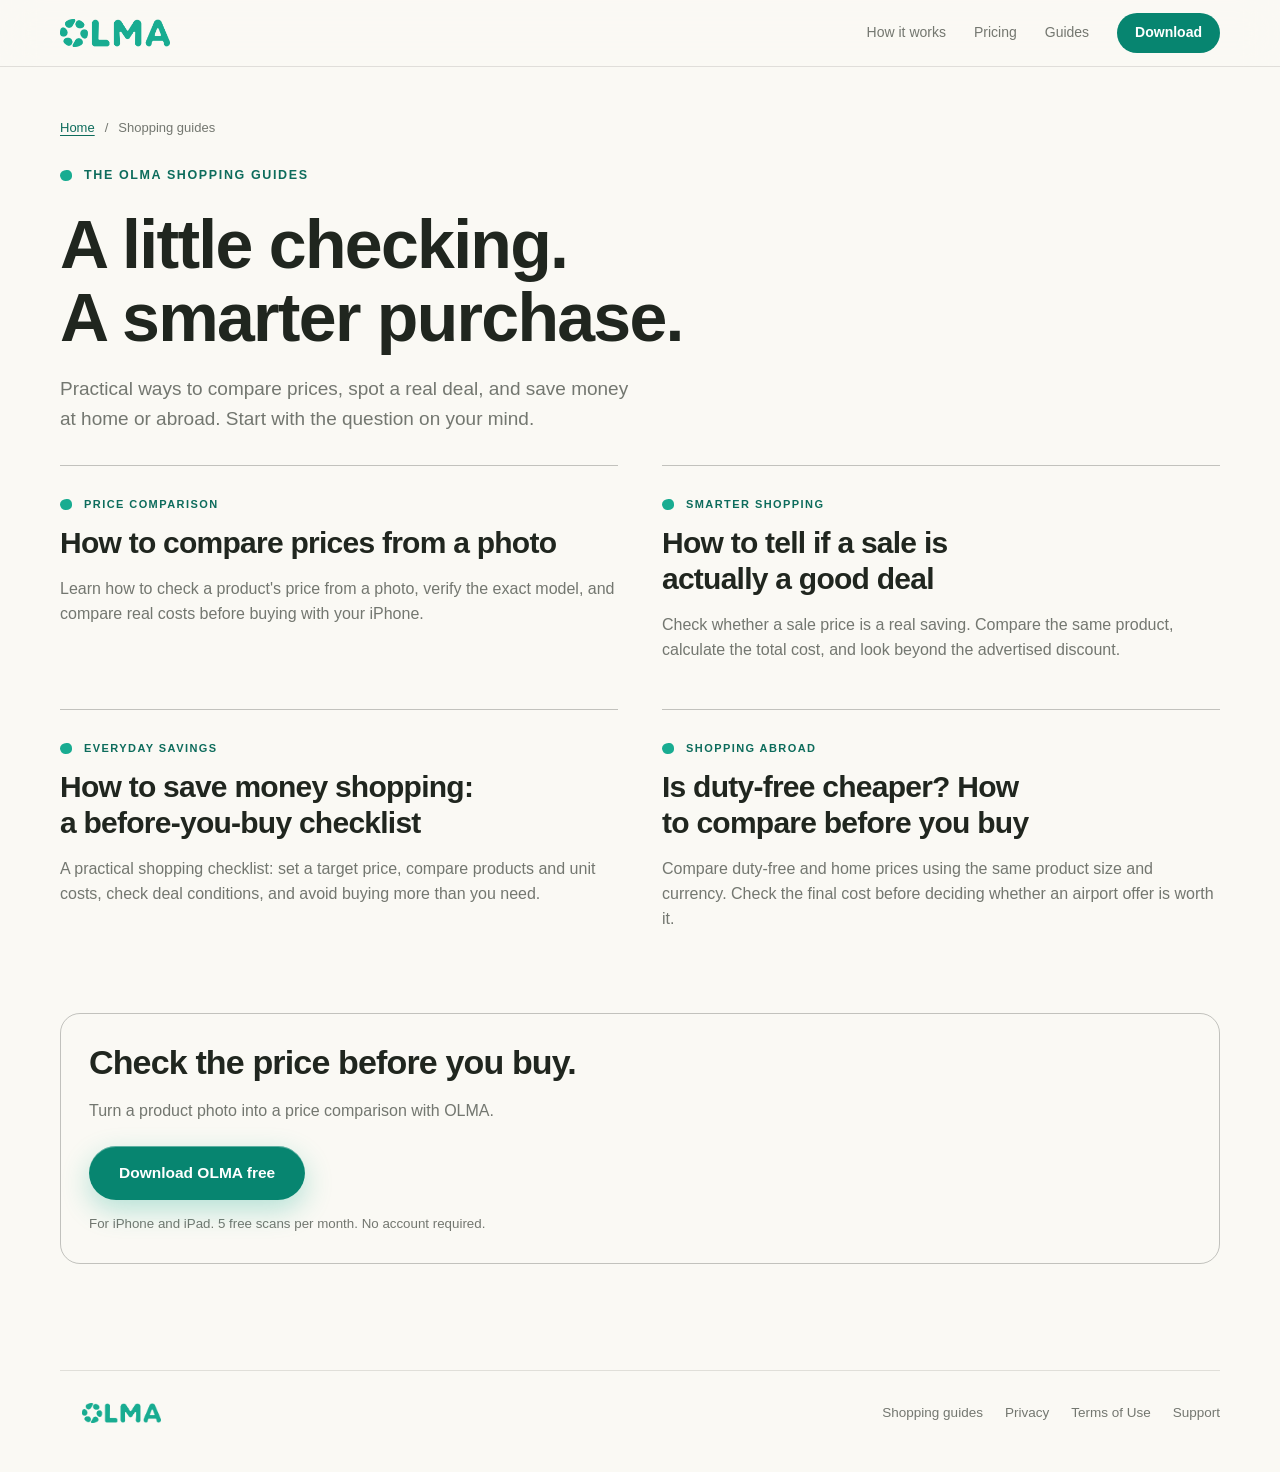
==== commit 145409c4: "Refresh stylesheet versions for updated action buttons" ====
--- a/blog/index.html
+++ b/blog/index.html
@@ -24,7 +24,7 @@
   <meta name="twitter:image" content="https://olmaapp.com/assets/olma-logo.png" />
   <meta name="color-scheme" content="light" />
   <link rel="icon" href="/assets/olma-logo.png" />
-  <link rel="stylesheet" href="/css/style.css" />
+  <link rel="stylesheet" href="/css/style.css?v=20260911-buttons" />
   <link rel="stylesheet" href="/css/guides.css" />
   <script type="application/ld+json">{"@context": "https://schema.org", "@type": "Blog", "@id": "https://olmaapp.com/blog/#blog", "name": "OLMA Shopping Guides", "url": "https://olmaapp.com/blog/", "description": "Practical guides to comparing prices and saving money while shopping.", "blogPost": [{"@type": "BlogPosting", "headline": "How to compare prices from a photo", "url": "https://olmaapp.com/blog/compare-prices-from-a-photo/"}, {"@type": "BlogPosting", "headline": "How to tell if a sale is actually a good deal", "url": "https://olmaapp.com/blog/how-to-tell-if-a-sale-is-a-good-deal/"}, {"@type": "BlogPosting", "headline": "How to save money shopping: a before-you-buy checklist", "url": "https://olmaapp.com/blog/save-money-shopping/"}, {"@type": "BlogPosting", "headline": "Is duty-free cheaper? How to compare before you buy", "url": "https://olmaapp.com/blog/is-duty-free-cheaper/"}]}</script>
   <!-- Google tag (gtag.js) -->
--- a/css/style.css
+++ b/css/style.css
@@ -9,6 +9,8 @@
 
 :root {
   --accent: #18ac91;
+  --action-bg: #078570;
+  --action-hover: #096f5e;
   --accent-deep: #0f8a74;
   --accent-ink: #0d6c5c;
   --accent-soft: rgba(24, 172, 145, 0.12);
@@ -265,13 +267,13 @@
 
 .nav-links .nav-cta {
   color: #fff;
-  background: var(--accent);
-  font-weight: 600;
+  background: var(--action-bg);
+  font-weight: 700;
   padding: 9px 18px;
   border-radius: 999px;
   transition: transform 0.3s var(--spring), background 0.2s ease;
 }
-.nav-links .nav-cta:hover { background: var(--accent-deep); transform: scale(1.05); color: #fff; }
+.nav-links .nav-cta:hover { background: var(--action-hover); transform: scale(1.05); color: #fff; }
 
 @media (max-width: 720px) {
   .nav-links a:not(.nav-cta) { display: none; }
@@ -299,10 +301,12 @@
 
 .btn-primary {
   color: #fff;
-  background: linear-gradient(160deg, #22bd9f, var(--accent) 50%, var(--accent-deep));
+  font-weight: 700;
+  background: var(--action-bg);
   box-shadow: 0 10px 28px rgba(24, 172, 145, 0.30), inset 0 1px 0 rgba(255, 255, 255, 0.35);
 }
 .btn-primary:hover {
+  background: var(--action-hover);
   transform: translateY(-2px) scale(1.02);
   box-shadow: 0 16px 38px rgba(24, 172, 145, 0.38), inset 0 1px 0 rgba(255, 255, 255, 0.35);
 }
@@ -944,6 +948,60 @@
   color: var(--ink-3);
 }
 
+.plan-save {
+  display: inline-block;
+  margin-left: 8px;
+  padding: 2px 7px;
+  border-radius: 999px;
+  background: color-mix(in srgb, var(--accent-deep) 12%, transparent);
+  color: var(--accent-deep);
+  font-size: 11px;
+  font-weight: 650;
+  letter-spacing: 0.02em;
+  white-space: nowrap;
+}
+
+/* Yearly option: its own band below the table's closing rule. */
+.plan-yearly-wrap {
+  border-top: 1px solid var(--hairline);
+  padding-top: 28px;
+}
+
+.plan-yearly {
+  display: flex;
+  align-items: baseline;
+  justify-content: center;
+  flex-wrap: wrap;
+  gap: 4px 12px;
+  padding: 16px 20px;
+  border-radius: 14px;
+  background: color-mix(in srgb, var(--accent-deep) 6%, transparent);
+  border: 1px solid color-mix(in srgb, var(--accent-deep) 14%, transparent);
+}
+
+.plan-yearly-label {
+  font-size: 14px;
+  font-weight: 650;
+  letter-spacing: 0.12em;
+  text-transform: uppercase;
+  color: var(--accent-deep);
+}
+
+.plan-yearly-price {
+  font-size: 22px;
+  font-weight: 650;
+  letter-spacing: -0.01em;
+  font-variant-numeric: tabular-nums;
+}
+
+.plan-yearly-price .per {
+  font-size: 14px;
+  font-weight: 500;
+  color: var(--ink-3);
+}
+
+.plan-yearly .plan-save { margin-left: 0; }
+
 .plan-row {
   display: grid;
   grid-template-columns: 1.4fr 1fr 1fr;
@@ -964,8 +1022,7 @@
   display: grid;
   grid-template-columns: 1.4fr 1fr 1fr;
   gap: 24px;
-  padding-top: 32px;
-  border-top: 1px solid var(--hairline);
+  padding-top: 28px;
   align-items: center;
 }
 
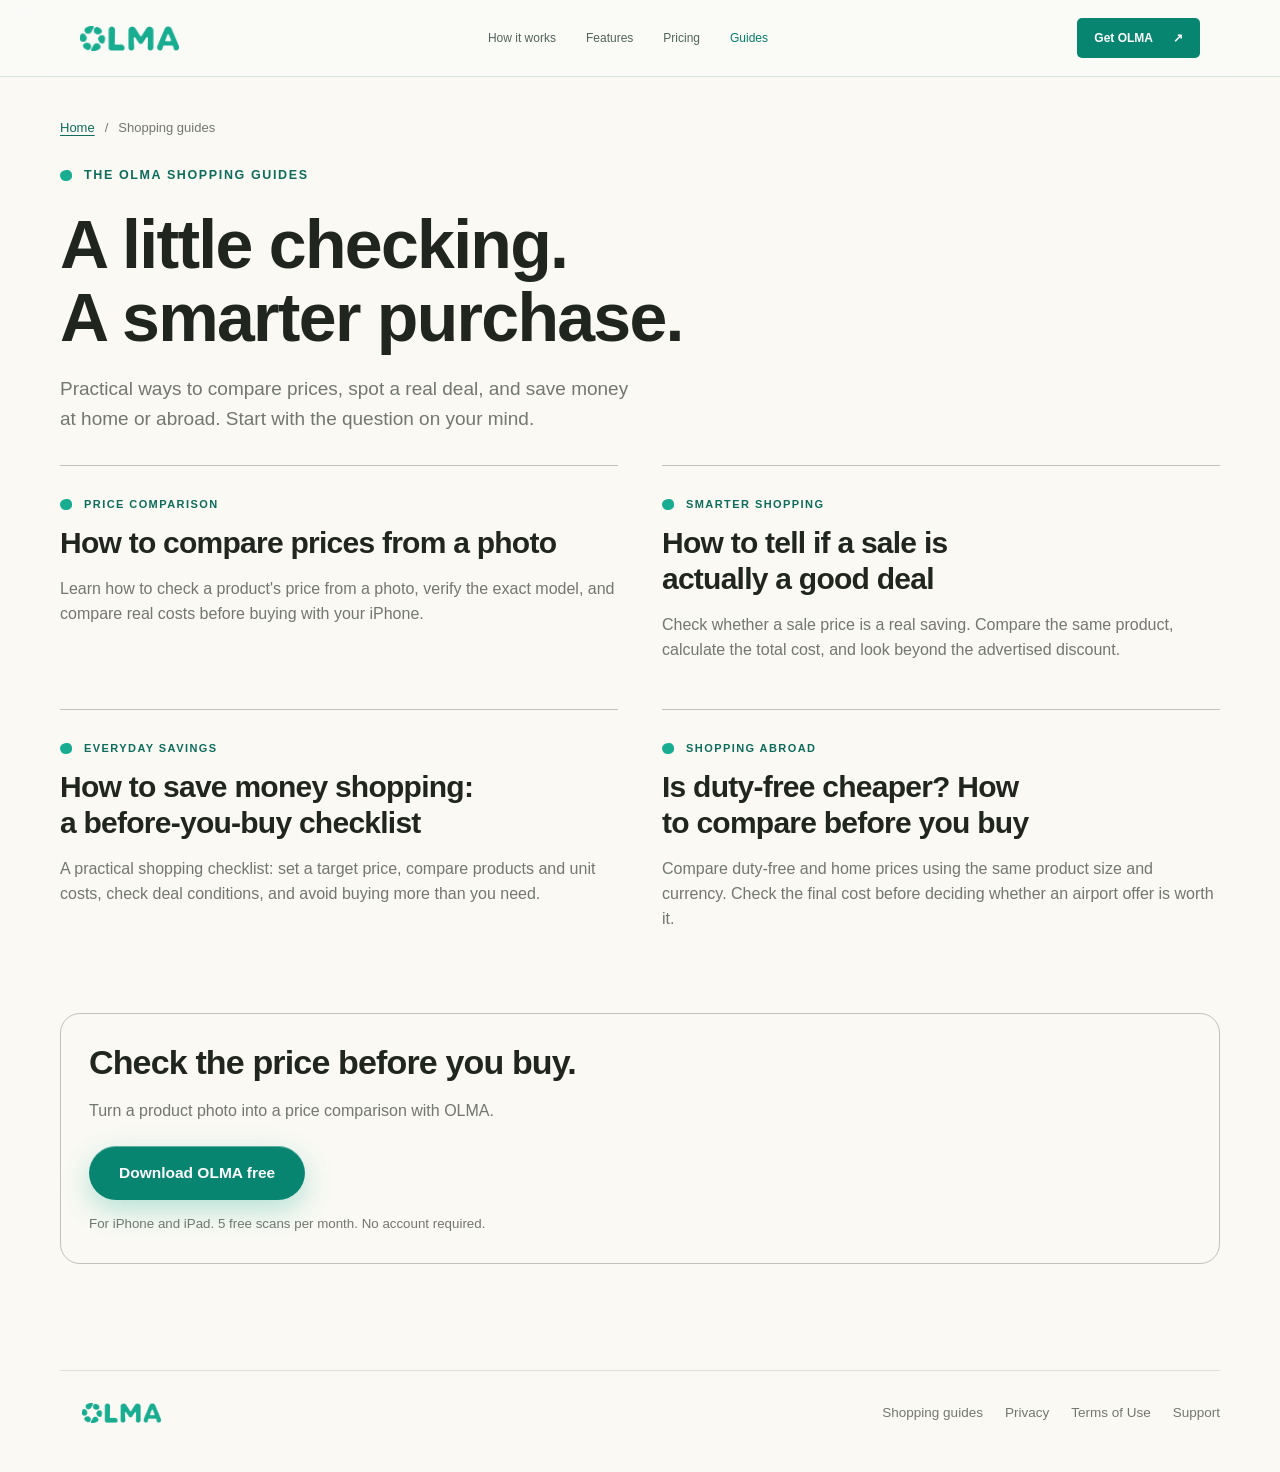
==== commit 8d6c8bc6: "Share consistent navigation across homepage and shopping guides" ====
--- a/blog/index.html
+++ b/blog/index.html
@@ -26,6 +26,7 @@
   <link rel="icon" href="/assets/olma-logo.png" />
   <link rel="stylesheet" href="/css/style.css?v=20260911-buttons" />
   <link rel="stylesheet" href="/css/guides.css" />
+  <link rel="stylesheet" href="/css/navigation.css?v=20260911-nav" />
   <script type="application/ld+json">{"@context": "https://schema.org", "@type": "Blog", "@id": "https://olmaapp.com/blog/#blog", "name": "OLMA Shopping Guides", "url": "https://olmaapp.com/blog/", "description": "Practical guides to comparing prices and saving money while shopping.", "blogPost": [{"@type": "BlogPosting", "headline": "How to compare prices from a photo", "url": "https://olmaapp.com/blog/compare-prices-from-a-photo/"}, {"@type": "BlogPosting", "headline": "How to tell if a sale is actually a good deal", "url": "https://olmaapp.com/blog/how-to-tell-if-a-sale-is-a-good-deal/"}, {"@type": "BlogPosting", "headline": "How to save money shopping: a before-you-buy checklist", "url": "https://olmaapp.com/blog/save-money-shopping/"}, {"@type": "BlogPosting", "headline": "Is duty-free cheaper? How to compare before you buy", "url": "https://olmaapp.com/blog/is-duty-free-cheaper/"}]}</script>
   <!-- Google tag (gtag.js) -->
   <script>
@@ -48,9 +49,10 @@
 </head>
 <body>
   <a class="skip-link" href="#main">Skip to content</a>
-  <nav class="nav" aria-label="Main navigation"><div class="nav-inner">
-    <a class="brand" href="/" aria-label="OLMA home"><img src="/assets/olma-logo-full.png" width="3338" height="846" alt="OLMA" class="main-logo-img" /></a>
-    <div class="nav-links"><a href="/#how">How it works</a><a href="/#pricing">Pricing</a><a class="nav-guides" href="/blog/">Guides</a><a class="nav-cta" data-cta="navigation" href="https://apps.apple.com/us/app/olma-scan-compare/id6790042890">Download</a></div>
+  <nav class="nav site-nav" aria-label="Main navigation"><div class="nav-inner">
+    <a class="brand" href="/#top" aria-label="OLMA home"><img src="/assets/olma-logo-full.png" width="3338" height="846" alt="OLMA" class="main-logo-img" /></a>
+    <div class="nav-links"><a href="/#how">How it works</a><a href="/#features">Features</a><a href="/#pricing">Pricing</a><a class="nav-guides" aria-current="page" href="/blog/">Guides</a></div>
+    <div class="nav-actions"><a class="nav-download" data-cta="navigation" href="https://apps.apple.com/us/app/olma-scan-compare/id6790042890">Get OLMA <span aria-hidden="true">↗</span></a></div>
   </div></nav>
   <main id="main" class="guides-main"><div class="wrap">
       <nav class="breadcrumbs" aria-label="Breadcrumb"><a href="/">Home</a><span aria-hidden="true">/</span><span aria-current="page">Shopping guides</span></nav>
--- a/css/navigation.css
+++ b/css/navigation.css
@@ -0,0 +1,29 @@
+/* Shared homepage and shopping-guide navigation. */
+.site-nav.nav { background: #fafbf8ec; border-bottom: 1px solid #d9e2dd; }
+.site-nav .nav-inner { width: min(1120px, calc(100% - 80px)); height: 76px; }
+.site-nav .main-logo-img { height: 25px; }
+.site-nav .nav-links { gap: 30px; }
+.site-nav .nav-links a { display: inline-flex; color: #52635d; font-size: 12px; }
+.site-nav .nav-links a:hover, .site-nav .nav-links a[aria-current] { color: #087c68; }
+.site-nav .nav-actions { display: flex; align-items: center; }
+.site-nav .nav-download { color: #fff; background: var(--action-bg); border-radius: 5px; padding: 11px 17px; text-decoration: none; font-size: 12px; font-weight: 700; display: flex; gap: 20px; align-items: center; transition: background .2s; white-space: nowrap; }
+.site-nav .nav-download:hover { background: var(--action-hover); }
+@media (max-width: 1000px) {
+  .site-nav .nav-inner { width: calc(100% - 56px); }
+}
+@media (max-width: 760px) {
+  .site-nav .nav-inner { width: calc(100% - 40px); height: 66px; }
+  .site-nav .nav-links { gap: 17px; }
+  .site-nav .nav-links a { font-size: 11px; }
+  .site-nav .nav-links a[href$="#features"] { display: none; }
+  .site-nav .main-logo-img { height: 24px; }
+}
+@media (max-width: 540px) {
+  .site-nav .nav-links { margin-left: auto; margin-right: 20px; }
+  .site-nav .nav-links a:not(.nav-guides) { display: none; }
+  .site-nav .nav-download { padding: 10px 14px; gap: 17px; font-size: 11px; }
+  .site-nav .main-logo-img { height: 23px; }
+}
+@media (prefers-reduced-motion: reduce) {
+  .site-nav a { transition: none; }
+}
